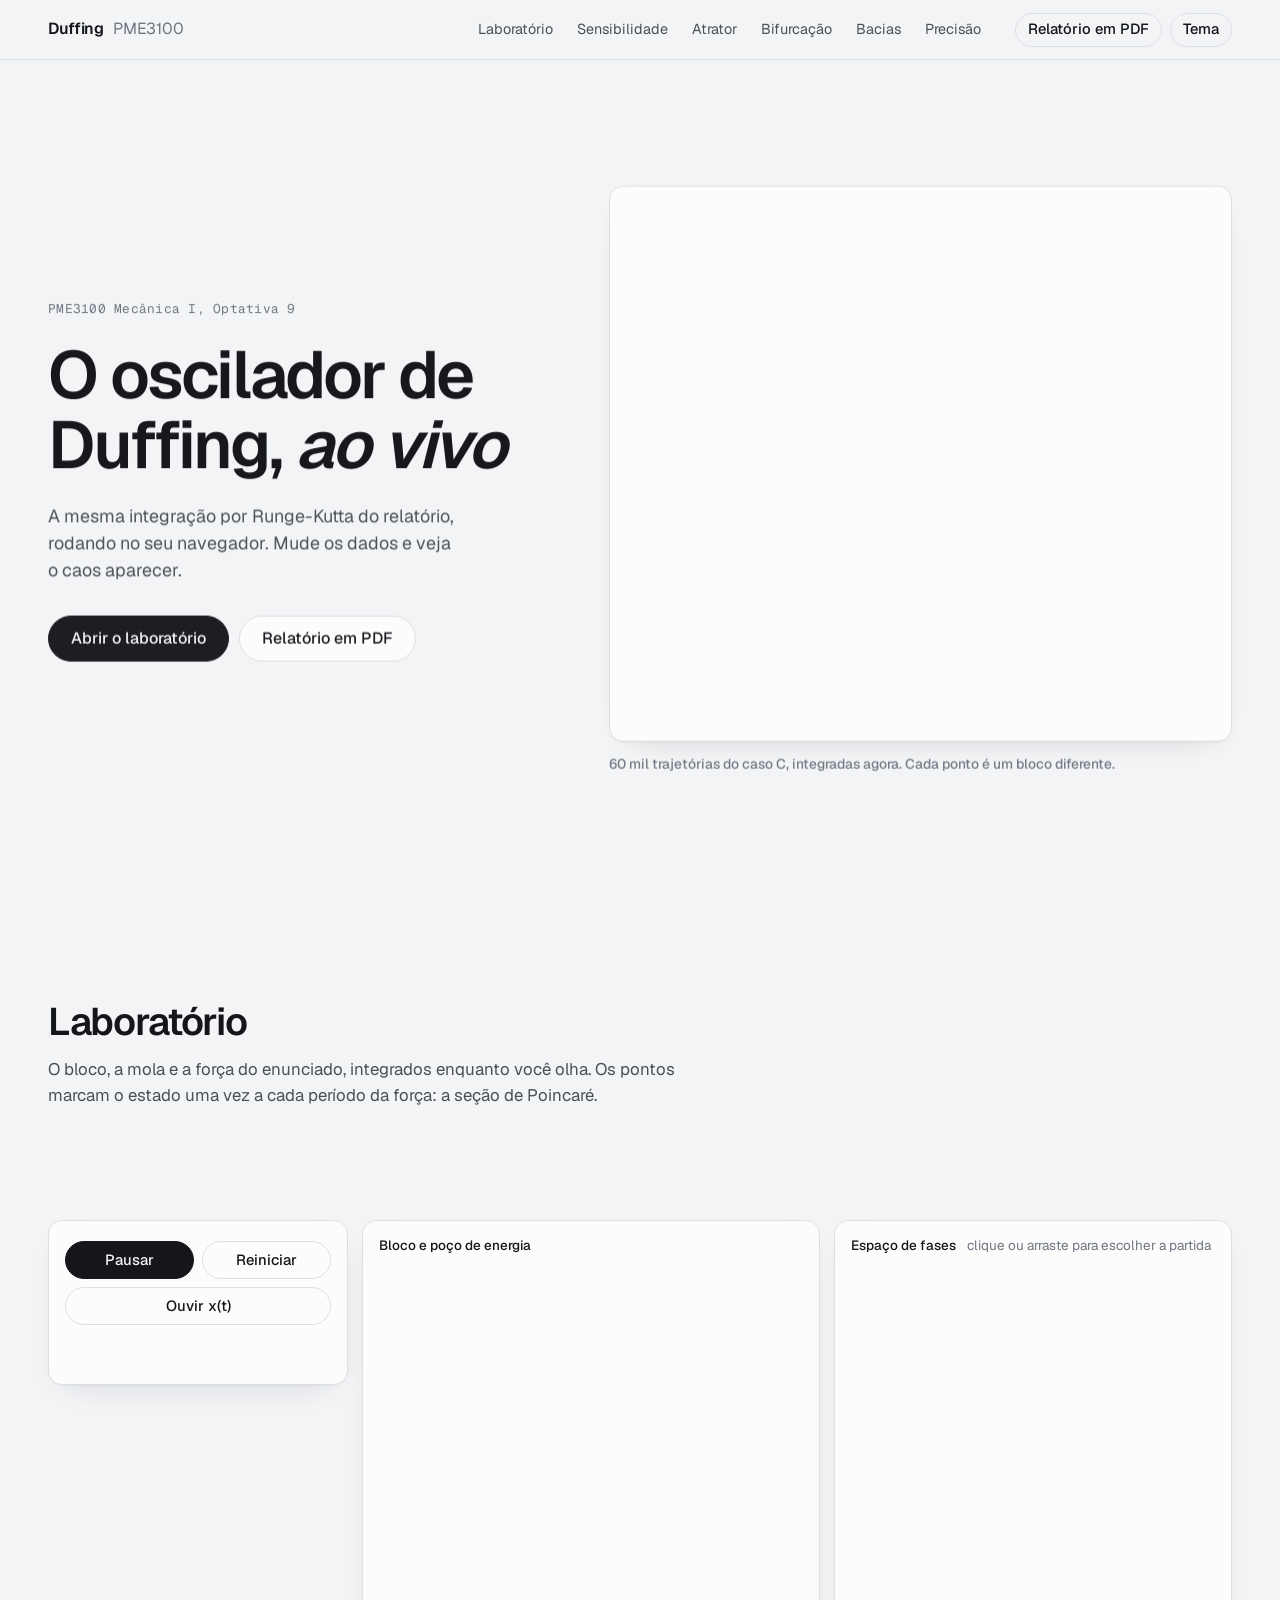
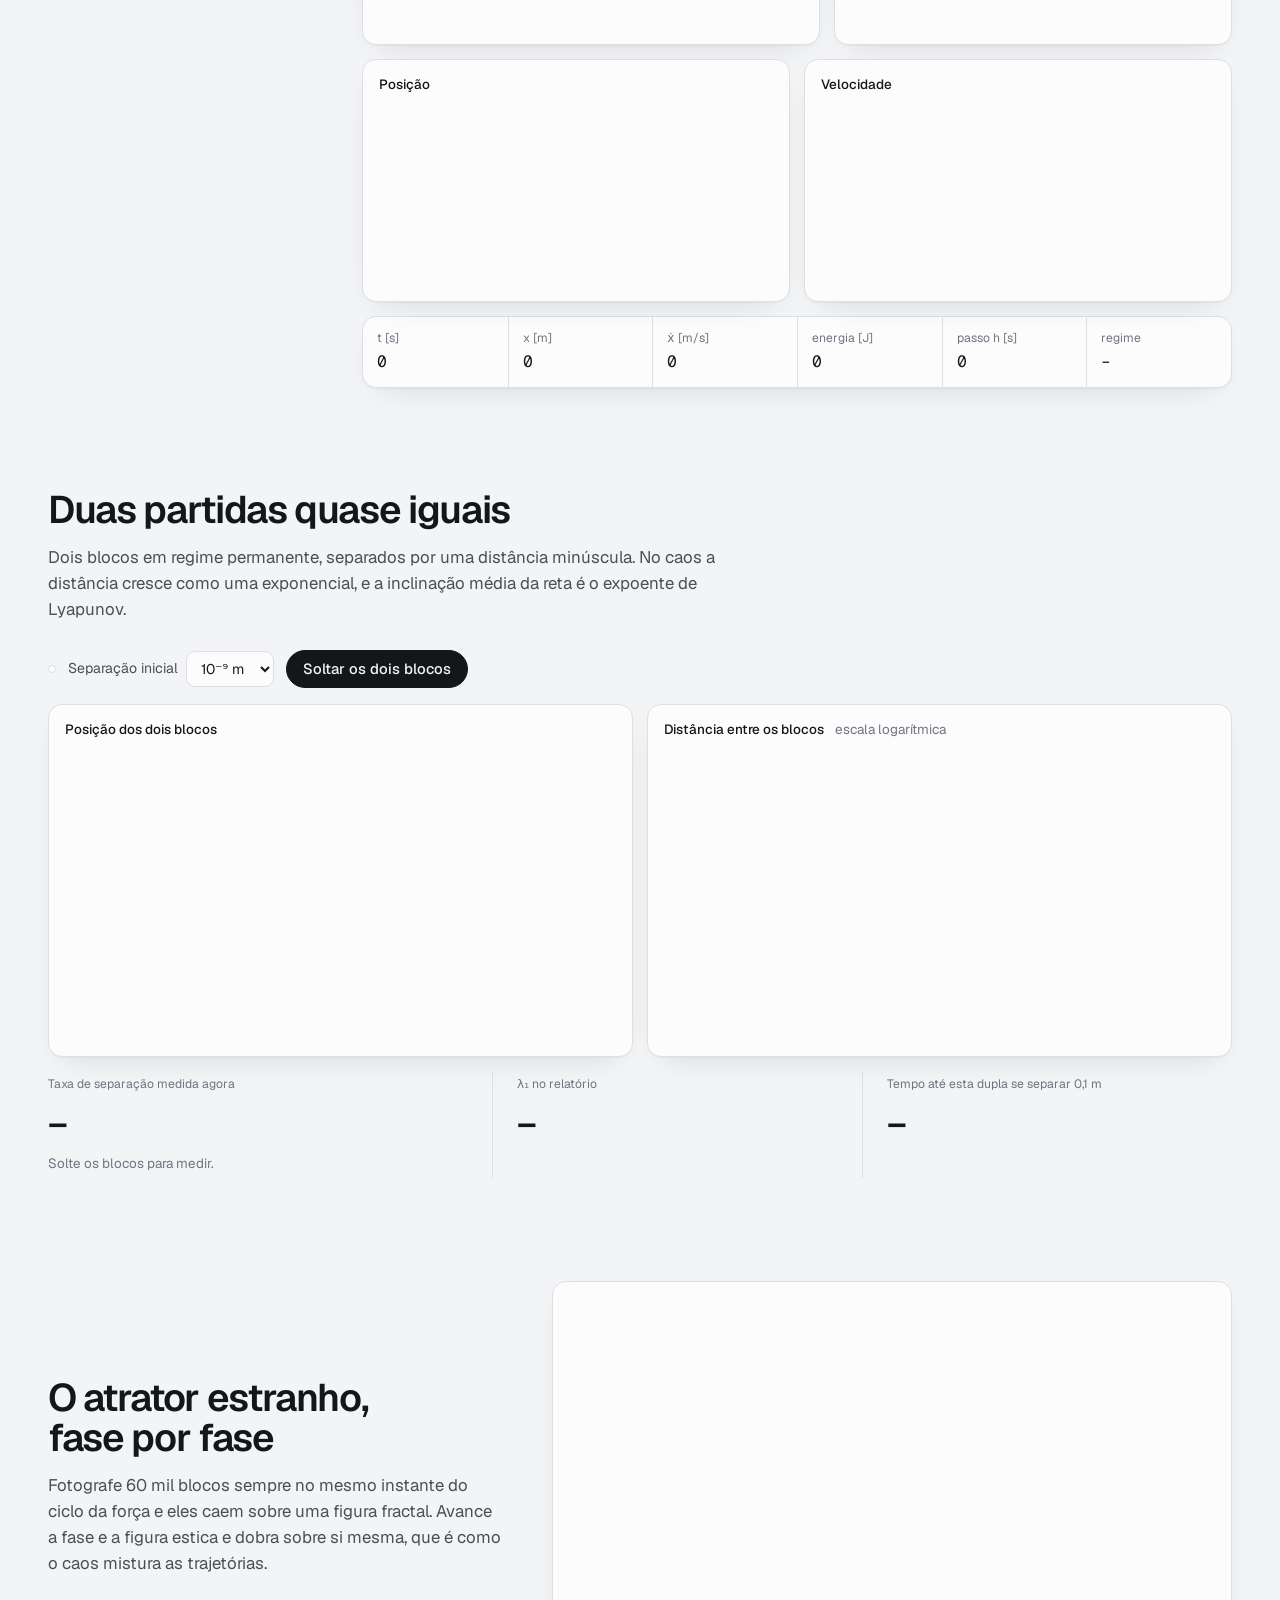
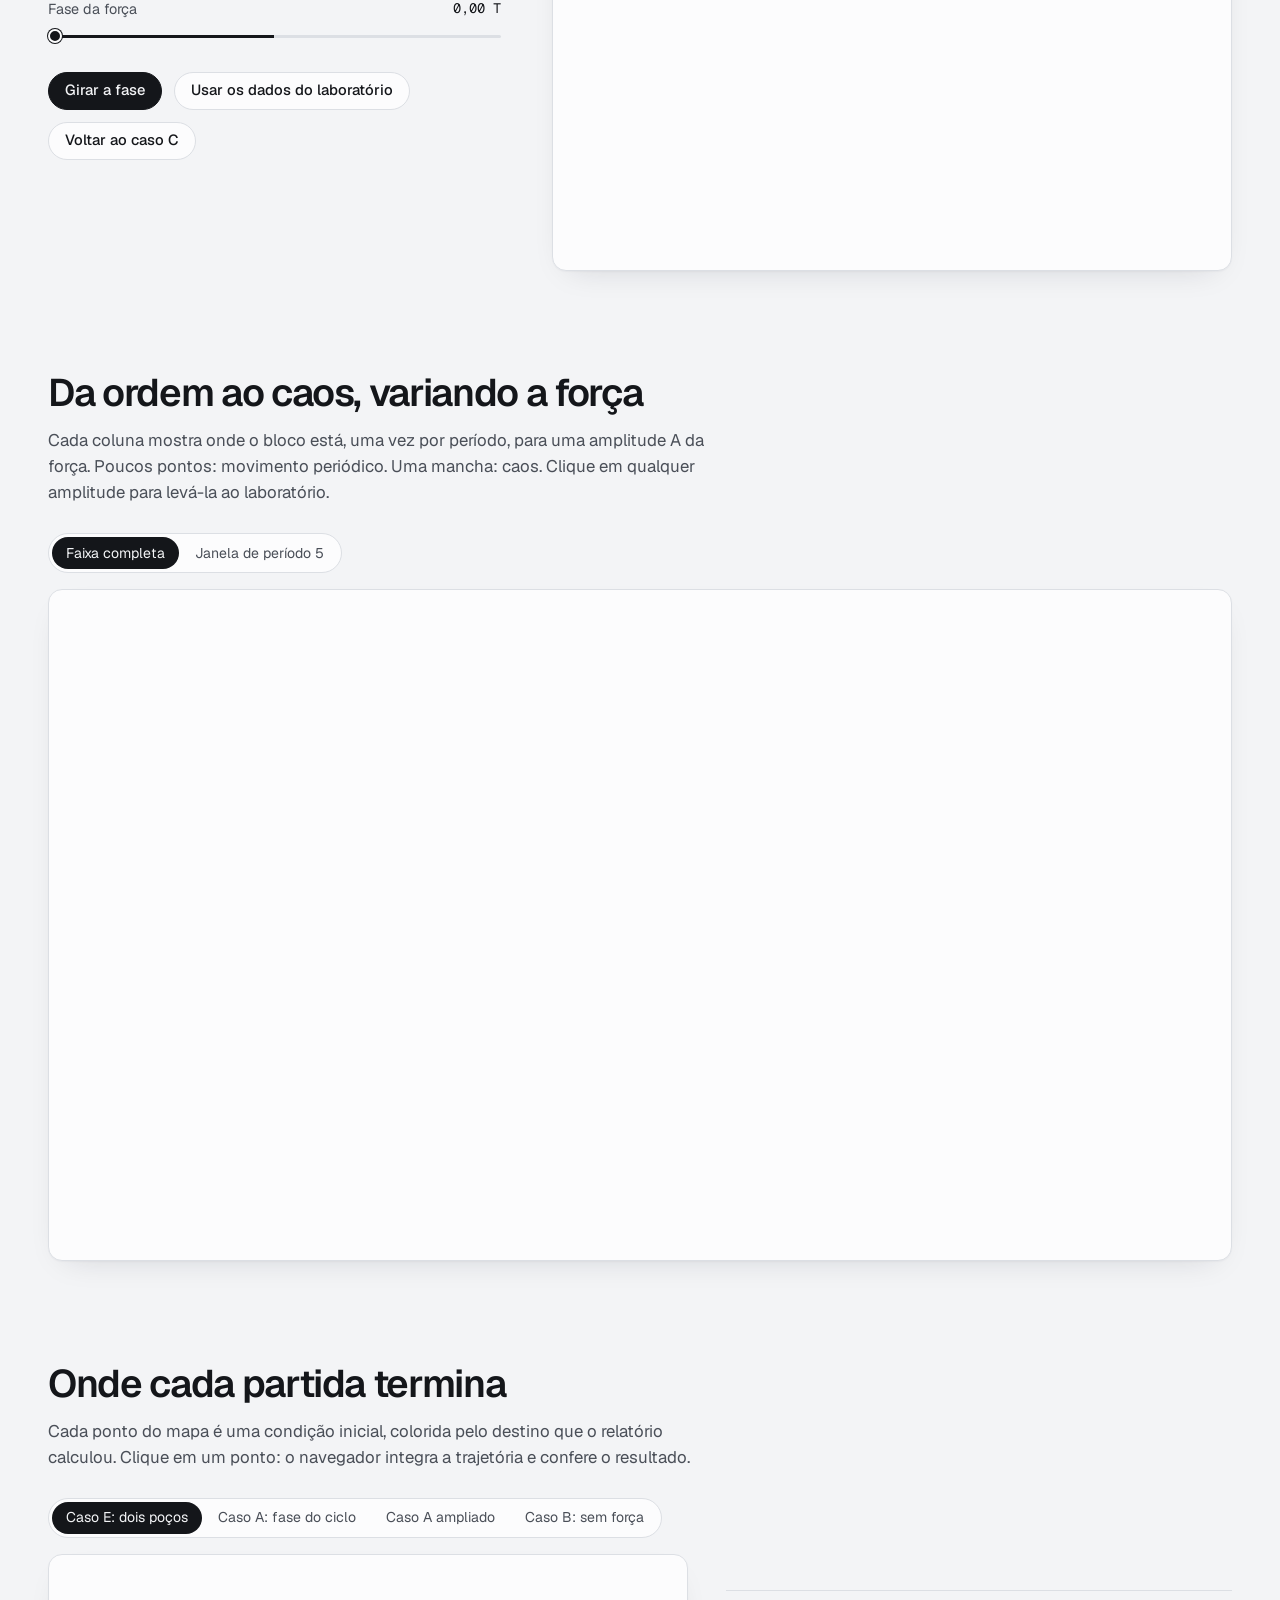
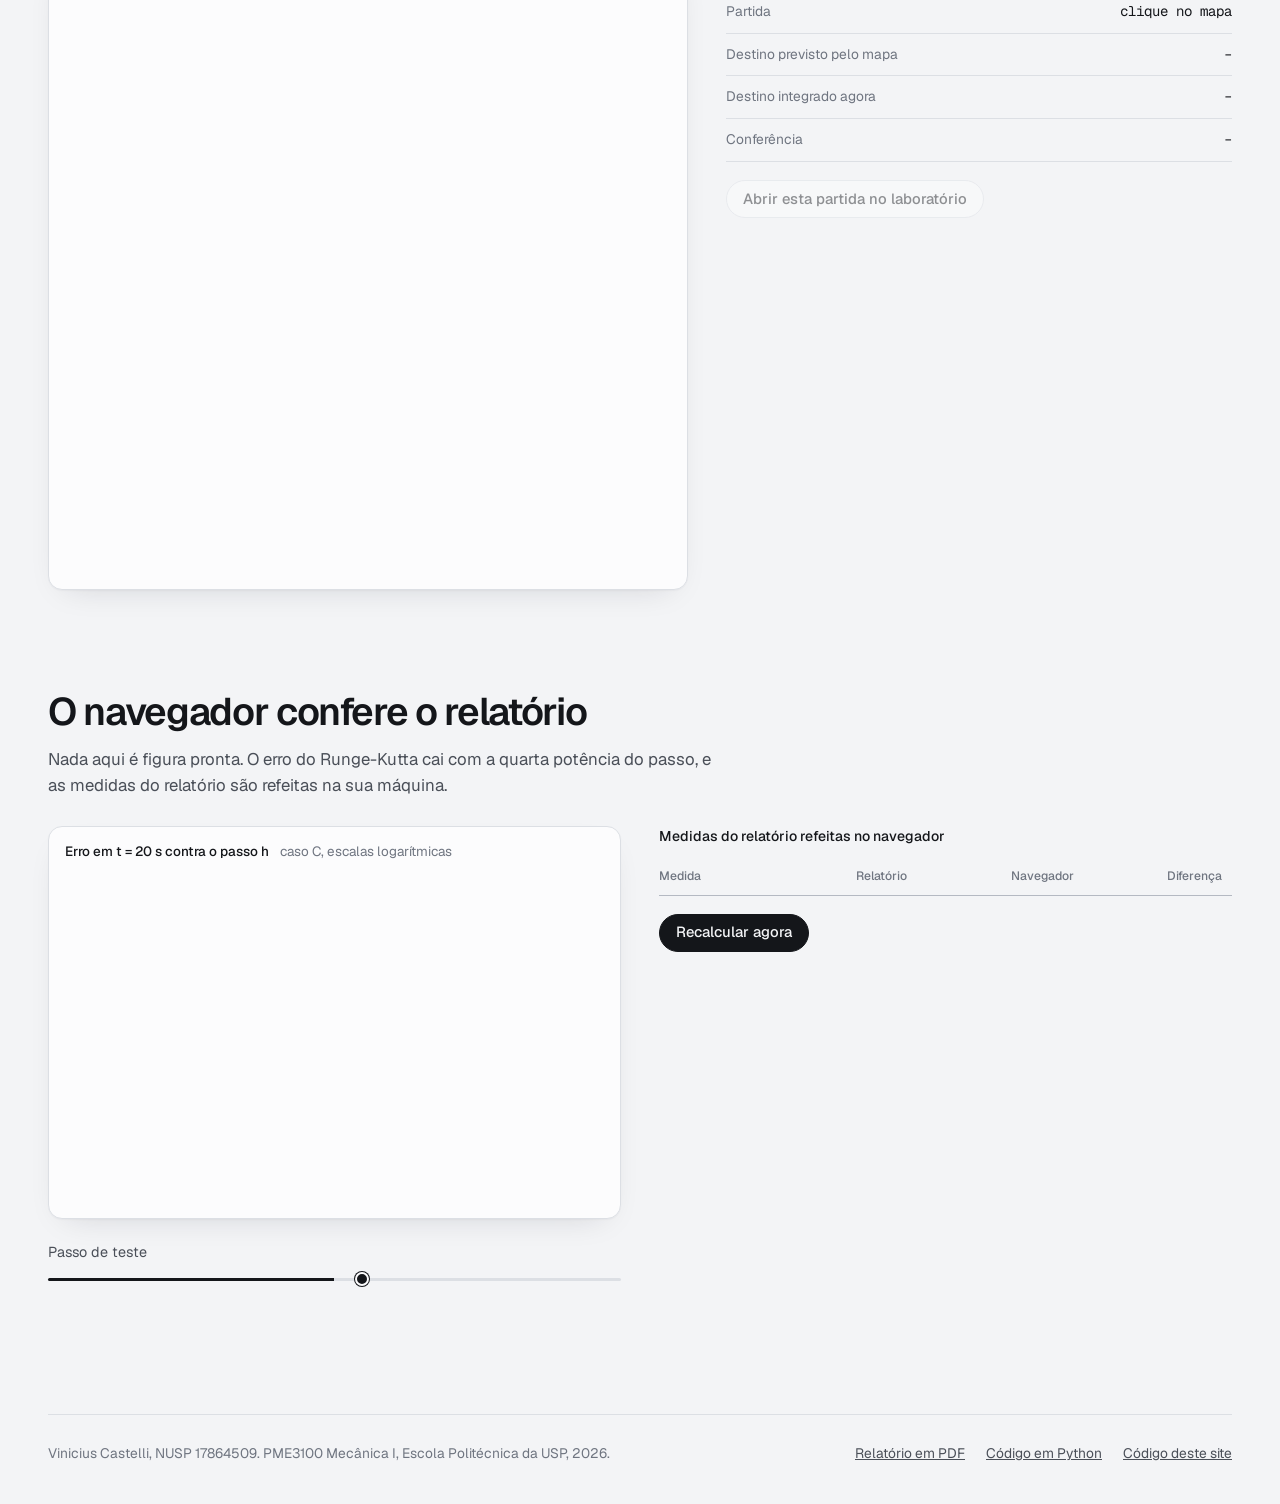
==== docs/index.html @ ce3e7070 "pme3100/optativa-9: site interativo e link no relatório" ====
<!doctype html>
<html lang="pt-BR">
<head>
  <meta charset="utf-8">
  <meta http-equiv="refresh" content="0; url=pme3100/optativa-9/">
  <title>Oscilador de Duffing ao vivo</title>
  <link rel="canonical" href="pme3100/optativa-9/">
</head>
<body>
  <p><a href="pme3100/optativa-9/">Oscilador de Duffing ao vivo (PME3100, Optativa 9)</a></p>
</body>
</html>
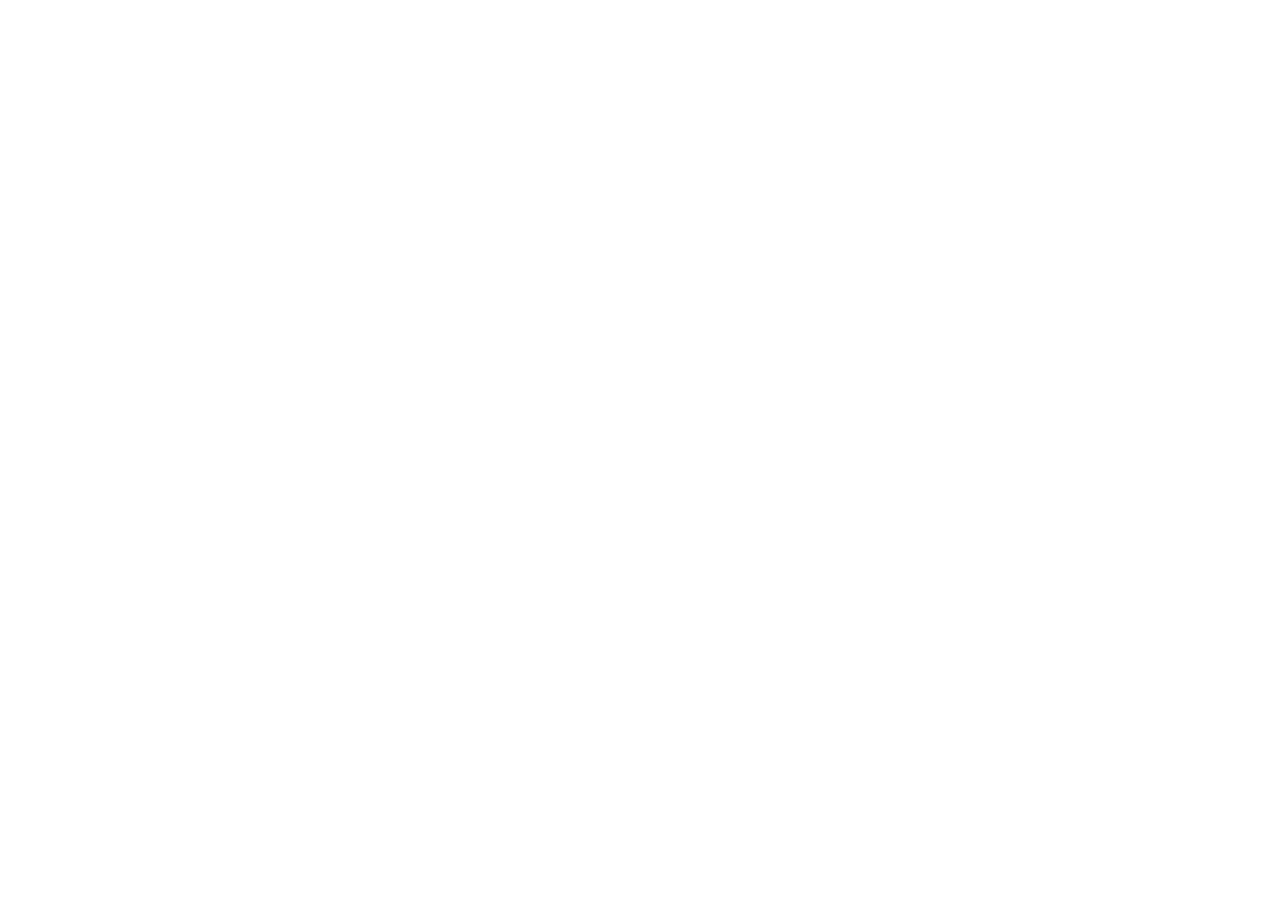
==== commit 7006a138: "docs: raiz redireciona para o portfólio" ====
--- a/docs/index.html
+++ b/docs/index.html
@@ -2,11 +2,15 @@
 <html lang="pt-BR">
 <head>
   <meta charset="utf-8">
-  <meta http-equiv="refresh" content="0; url=pme3100/optativa-9/">
-  <title>Oscilador de Duffing ao vivo</title>
-  <link rel="canonical" href="pme3100/optativa-9/">
+  <meta http-equiv="refresh" content="0; url=https://castlelli.github.io/pt/work/">
+  <title>Portfólio de Vinicius Castelli</title>
+  <link rel="canonical" href="https://castlelli.github.io/pt/work/">
 </head>
 <body>
-  <p><a href="pme3100/optativa-9/">Oscilador de Duffing ao vivo (PME3100, Optativa 9)</a></p>
+  <p><a href="https://castlelli.github.io/pt/work/">Portfólio de Vinicius Castelli</a></p>
+  <ul>
+    <li><a href="carousel/">Carrossel e formiga (PME3100, Optativa 6)</a></li>
+    <li><a href="pme3100/optativa-9/">Oscilador de Duffing ao vivo (PME3100, Optativa 9)</a></li>
+  </ul>
 </body>
 </html>
